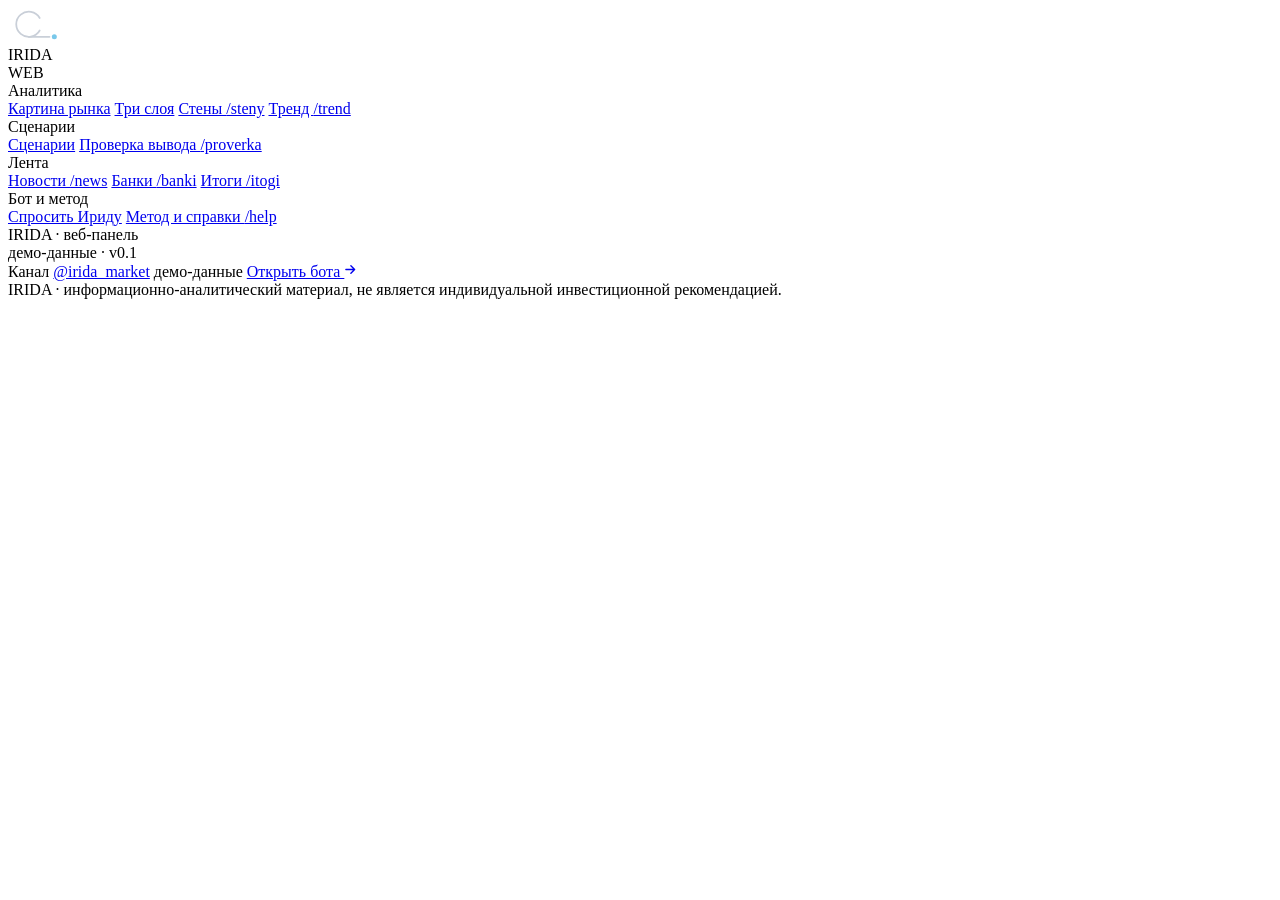
==== panel/index.html @ 643fce79 "Панель: живые данные panel/index.html" ====
<!DOCTYPE html>
<html lang="ru">
<head>
<meta charset="UTF-8">
<meta name="viewport" content="width=device-width, initial-scale=1.0">
<title>IRIDA · веб-панель</title>
<meta name="description" content="IRIDA — аналитическая веб-панель: картина рынка, три слоя, сценарии, проверка выводов. Демо-интерфейс.">
<link rel="icon" href="data:image/svg+xml,%3Csvg xmlns='http://www.w3.org/2000/svg' viewBox='0 0 16 16'%3E%3Crect width='16' height='16' rx='4' fill='%23101B35'/%3E%3Ccircle cx='8' cy='8' r='3.5' fill='%2379C8EA'/%3E%3C/svg%3E">
<link rel="preconnect" href="https://fonts.googleapis.com">
<link rel="preconnect" href="https://fonts.gstatic.com" crossorigin>
<link href="https://fonts.googleapis.com/css2?family=Manrope:wght@400;500;700;800&display=swap" rel="stylesheet">
<link rel="stylesheet" href="assets/css/style.css">
</head>
<body>

<div class="shell">

  <!-- ===== сайдбар ===== -->
  <aside class="sidebar">
    <div class="brand">
      <svg width="52" height="34" viewBox="0 0 70 46" fill="none" aria-hidden="true">
        <path d="M42.7 30.5 A17 17 0 1 1 42.7 13.5" stroke="#C9CFD8" stroke-width="2.4" stroke-linecap="round"/>
        <path d="M28 39 H56" stroke="#C9CFD8" stroke-width="2.4" stroke-linecap="round"/>
        <circle cx="62.5" cy="39" r="3.4" fill="#79C8EA"/>
      </svg>
      <div>
        <div class="brand-name">IRIDA</div>
        <div class="brand-sub">WEB</div>
      </div>
    </div>

    <nav class="nav">
      <div class="nav-group">
        <div class="nav-title"><span class="dot"></span>Аналитика</div>
        <a href="#/overview">Картина рынка</a>
        <a href="#/layers">Три слоя</a>
        <a href="#/walls">Стены <span class="cmd">/steny</span></a>
        <a href="#/trend">Тренд <span class="cmd">/trend</span></a>
      </div>

      <div class="nav-group">
        <div class="nav-title"><span class="dot"></span>Сценарии</div>
        <a href="#/scenarios">Сценарии</a>
        <a href="#/check">Проверка вывода <span class="cmd">/proverka</span></a>
      </div>

      <div class="nav-group">
        <div class="nav-title"><span class="dot"></span>Лента</div>
        <a href="#/news">Новости <span class="cmd">/news</span></a>
        <a href="#/banks">Банки <span class="cmd">/banki</span></a>
        <a href="#/itogi">Итоги <span class="cmd">/itogi</span></a>
      </div>

      <div class="nav-group">
        <div class="nav-title"><span class="dot dot-gold"></span>Бот и метод</div>
        <a href="#/ask">Спросить Ириду</a>
        <a href="#/method">Метод и справки <span class="cmd">/help</span></a>
      </div>
    </nav>

    <div class="sidebar-foot">
      IRIDA · веб-панель<br>
      <span class="tiny">демо-данные · v0.1</span>
    </div>
  </aside>

  <!-- ===== правая колонка ===== -->
  <div>
    <header class="topbar">
      <span class="crumb">Канал <a href="https://t.me/irida_market" target="_blank" rel="noopener">@irida_market</a></span>
      <span class="spacer"></span>
      <span class="demo-flag"><span class="dot"></span>демо-данные</span>
      <a class="btn btn-gold" href="https://t.me/irida_market_bot" target="_blank" rel="noopener">
        Открыть бота
        <svg width="15" height="15" viewBox="0 0 24 24" fill="none" aria-hidden="true">
          <path d="M3 12h14m0 0-6-6m6 6-6 6" stroke="currentColor" stroke-width="2.2" stroke-linecap="round" stroke-linejoin="round"/>
        </svg>
      </a>
    </header>

    <main class="main" id="view"><!-- экран рендерится из app.js --></main>

    <footer class="legal-foot" id="legalFoot">
      <span>IRIDA · информационно-аналитический материал, не является индивидуальной инвестиционной рекомендацией.</span>
    </footer>
  </div>

</div>

<script src="assets/js/data.js"></script>
<script src="assets/js/api.js"></script>
<script src="assets/js/app.js"></script>
</body>
</html>
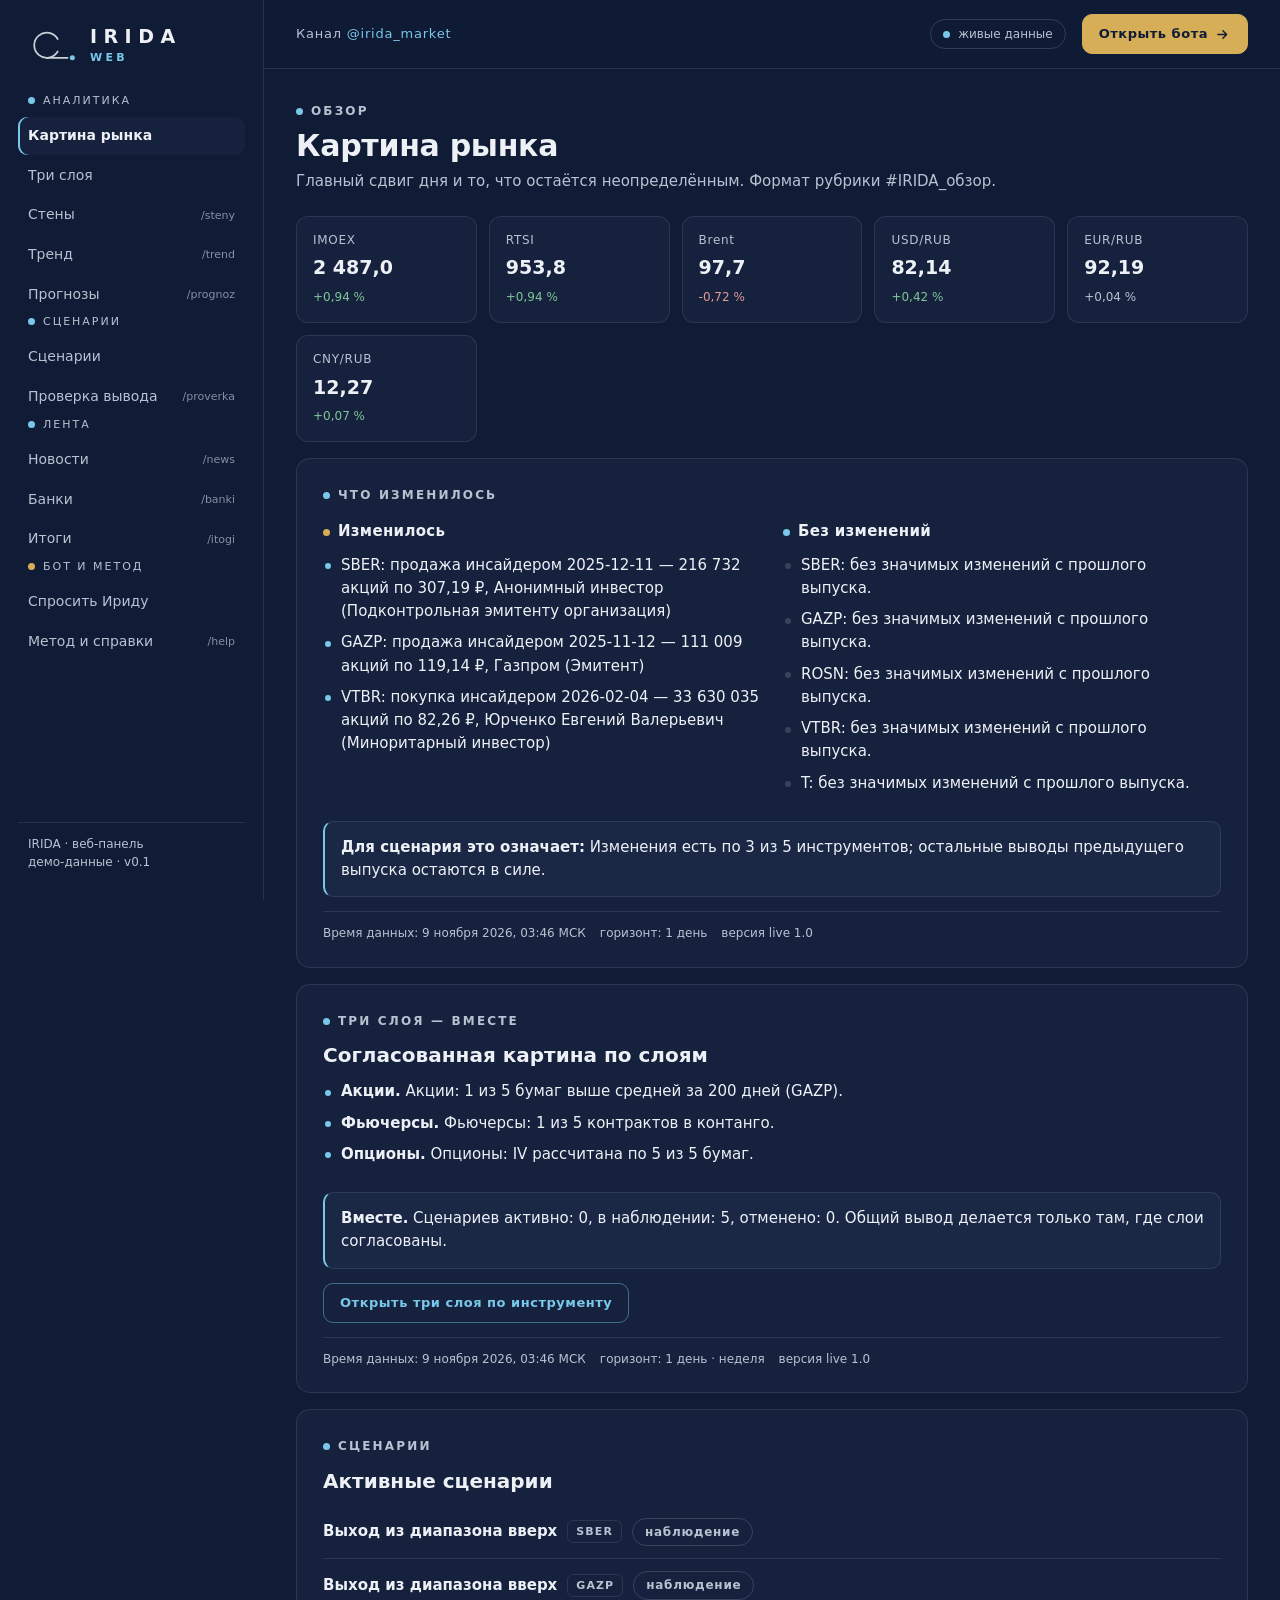
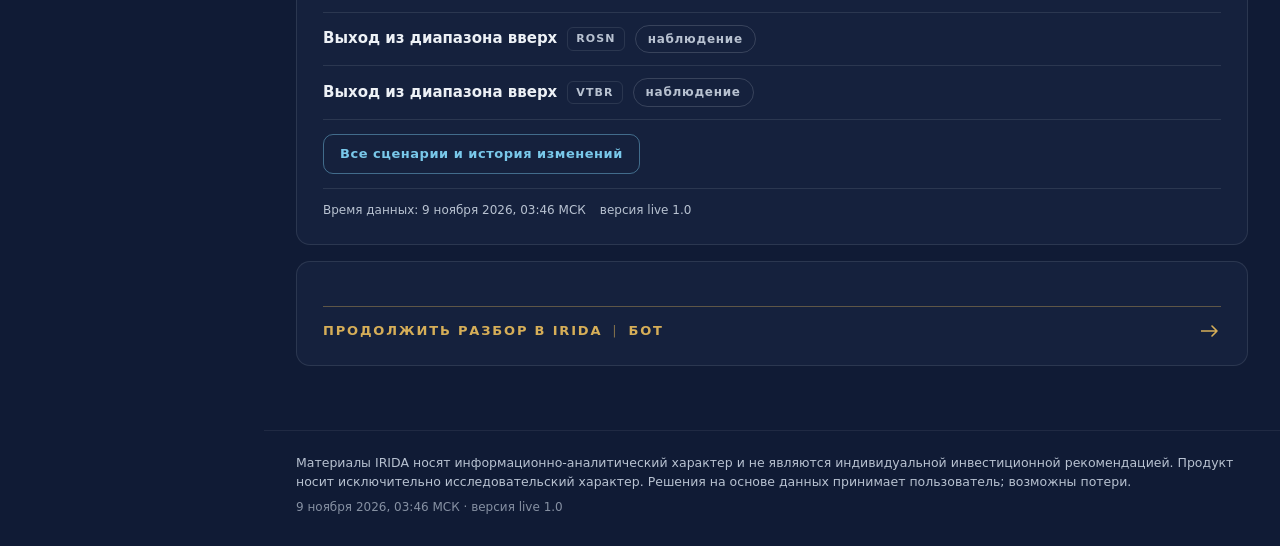
==== commit 90b8a1ce: "Панель: живые данные 2026-11-09 05:47" ====
--- a/panel/index.html
+++ b/panel/index.html
@@ -36,6 +36,7 @@
         <a href="#/layers">Три слоя</a>
         <a href="#/walls">Стены <span class="cmd">/steny</span></a>
         <a href="#/trend">Тренд <span class="cmd">/trend</span></a>
+        <a href="#/forecasts">Прогнозы <span class="cmd">/prognoz</span></a>
       </div>
 
       <div class="nav-group">
--- a/panel/assets/css/style.css
+++ b/panel/assets/css/style.css
@@ -0,0 +1,685 @@
+/* ============================================================
+   IRIDA · веб-панель · дизайн-система v1
+   Палитра и правила — из документа «как эффектно оформить визуал»
+   Правила: без теней и свечений · статусы словами · логотип небольшой
+   голубой = канал/редакция · золото = только переход к боту
+   ============================================================ */
+
+:root {
+  /* фирменные токены */
+  --bg:        #101B35;   /* основной navy-фон */
+  --surface:   #15213D;   /* карточка */
+  --surface-2: #1A2846;   /* вставки, hover */
+  --line:      rgba(237, 241, 246, .10);
+  --line-2:    rgba(237, 241, 246, .16);
+  --text:      #EDF1F6;   /* основной текст на тёмном */
+  --muted:     #B8C2D1;   /* второстепенный текст */
+  --blue:      #79C8EA;   /* акцент канала */
+  --gold:      #D6AE58;   /* акцент бота */
+  --light-bg:  #F7F9FC;   /* альтернативный светлый фон (не используется в тёмной теме) */
+
+  /* семантические токены для дельт (расширение палитры, см. README) */
+  --up:   #7FC59A;
+  --down: #E09A9A;
+
+  --radius: 14px;
+  --font: 'Manrope', system-ui, -apple-system, 'Segoe UI', Roboto, sans-serif;
+}
+
+* { box-sizing: border-box; }
+
+html, body {
+  margin: 0;
+  padding: 0;
+  background: var(--bg);
+  color: var(--text);
+  font-family: var(--font);
+  font-size: 15px;
+  line-height: 1.55;
+  -webkit-font-smoothing: antialiased;
+}
+
+a { color: var(--blue); text-decoration: none; }
+a:hover { text-decoration: underline; }
+
+::selection { background: rgba(121, 200, 234, .25); }
+
+/* ---------- каркас ---------- */
+
+.shell {
+  display: grid;
+  grid-template-columns: 264px 1fr;
+  min-height: 100vh;
+}
+
+/* ---------- сайдбар ---------- */
+
+.sidebar {
+  border-right: 1px solid var(--line);
+  padding: 22px 18px 28px;
+  display: flex;
+  flex-direction: column;
+  gap: 22px;
+  position: sticky;
+  top: 0;
+  height: 100vh;
+  overflow-y: auto;
+}
+
+.brand {
+  display: flex;
+  align-items: center;
+  gap: 12px;
+  padding: 4px 8px;
+}
+
+.brand svg { flex: 0 0 auto; }
+
+.brand-name {
+  font-size: 19px;
+  font-weight: 700;
+  letter-spacing: .34em;
+  color: var(--text);
+  line-height: 1.1;
+}
+
+.brand-sub {
+  font-size: 11px;
+  letter-spacing: .30em;
+  color: var(--blue);
+  font-weight: 700;
+  margin-top: 2px;
+}
+
+.nav-group { display: flex; flex-direction: column; gap: 2px; }
+
+.nav-title {
+  font-size: 11px;
+  letter-spacing: .18em;
+  text-transform: uppercase;
+  color: var(--muted);
+  padding: 0 10px 6px;
+  display: flex;
+  align-items: center;
+  gap: 8px;
+}
+
+.nav a {
+  display: flex;
+  align-items: center;
+  gap: 10px;
+  padding: 8px 10px;
+  border-radius: 9px;
+  color: var(--muted);
+  font-weight: 500;
+  font-size: 14px;
+}
+
+.nav a:hover { background: var(--surface); color: var(--text); text-decoration: none; }
+
+.nav a.active {
+  background: var(--surface);
+  color: var(--text);
+  font-weight: 700;
+  box-shadow: inset 2px 0 0 var(--blue); /* не тень, а индикатор-линия */
+}
+
+.nav a .cmd {
+  margin-left: auto;
+  font-size: 11px;
+  color: var(--muted);
+  opacity: .7;
+  font-weight: 400;
+}
+
+.sidebar-foot {
+  margin-top: auto;
+  padding: 12px 10px 0;
+  border-top: 1px solid var(--line);
+  font-size: 12px;
+  color: var(--muted);
+}
+
+/* ---------- шапка ---------- */
+
+.topbar {
+  position: sticky;
+  top: 0;
+  z-index: 20;
+  background: rgba(16, 27, 53, .92);
+  backdrop-filter: blur(6px);
+  border-bottom: 1px solid var(--line);
+  padding: 14px 32px;
+  display: flex;
+  align-items: center;
+  gap: 16px;
+}
+
+.topbar .crumb {
+  font-size: 13px;
+  color: var(--muted);
+  letter-spacing: .06em;
+}
+
+.topbar .spacer { flex: 1; }
+
+.demo-flag {
+  display: inline-flex;
+  align-items: center;
+  gap: 8px;
+  font-size: 12px;
+  color: var(--muted);
+  border: 1px solid var(--line-2);
+  border-radius: 999px;
+  padding: 5px 12px;
+}
+
+.btn {
+  display: inline-flex;
+  align-items: center;
+  gap: 8px;
+  border-radius: 10px;
+  padding: 9px 16px;
+  font-family: var(--font);
+  font-size: 13px;
+  font-weight: 700;
+  letter-spacing: .04em;
+  cursor: pointer;
+  border: 1px solid var(--line-2);
+  background: transparent;
+  color: var(--text);
+}
+
+.btn:hover { text-decoration: none; background: var(--surface); }
+
+.btn-gold {
+  background: var(--gold);
+  border-color: var(--gold);
+  color: #101B35;
+}
+
+.btn-gold:hover { background: #E2BC6B; border-color: #E2BC6B; }
+
+.btn-ghost-blue { border-color: rgba(121, 200, 234, .45); color: var(--blue); }
+.btn-ghost-blue:hover { background: rgba(121, 200, 234, .08); }
+
+/* ---------- контент ---------- */
+
+.main { padding: 30px 32px 64px; max-width: 1120px; }
+
+.page-head { margin-bottom: 22px; }
+
+.page-head h1 {
+  margin: 6px 0 6px;
+  font-size: 30px;
+  line-height: 1.2;
+  font-weight: 800;
+  letter-spacing: -.01em;
+}
+
+.page-head .lead { color: var(--muted); max-width: 720px; margin: 0; }
+
+/* рубрика с голубой точкой — редакционный знак (фишка №3) */
+.rubric {
+  display: inline-flex;
+  align-items: center;
+  gap: 8px;
+  font-size: 12px;
+  font-weight: 700;
+  letter-spacing: .18em;
+  text-transform: uppercase;
+  color: var(--muted);
+}
+
+.dot {
+  width: 7px; height: 7px;
+  border-radius: 50%;
+  background: var(--blue);
+  flex: 0 0 auto;
+}
+
+.dot-gold { background: var(--gold); }
+
+/* ---------- карточки ---------- */
+
+.card {
+  background: var(--surface);
+  border: 1px solid var(--line);
+  border-radius: var(--radius);
+  padding: 24px 26px;
+}
+
+.card + .card { margin-top: 16px; }
+
+.card h2 {
+  margin: 10px 0 12px;
+  font-size: 20px;
+  font-weight: 800;
+  line-height: 1.3;
+}
+
+.card h3 {
+  margin: 0 0 10px;
+  font-size: 15px;
+  font-weight: 800;
+  letter-spacing: .02em;
+}
+
+.card p { margin: 0 0 10px; }
+.card p:last-child { margin-bottom: 0; }
+
+.card-accent-blue  { border-left: 2px solid var(--blue); }
+.card-accent-gold  { border-left: 2px solid var(--gold); }
+
+.grid-2 { display: grid; grid-template-columns: 1fr 1fr; gap: 16px; }
+.grid-3 { display: grid; grid-template-columns: repeat(3, 1fr); gap: 16px; }
+.stack  { display: flex; flex-direction: column; gap: 16px; }
+
+.muted { color: var(--muted); }
+.small { font-size: 13px; }
+.tiny  { font-size: 12px; }
+
+/* служебная строка: время данных · горизонт · версия */
+.meta {
+  margin-top: 14px;
+  padding-top: 12px;
+  border-top: 1px solid var(--line);
+  font-size: 12px;
+  color: var(--muted);
+  display: flex;
+  flex-wrap: wrap;
+  gap: 6px 14px;
+}
+
+/* ---------- списки «что изменилось» ---------- */
+
+.changed-grid { display: grid; grid-template-columns: 1fr 1fr; gap: 22px; }
+
+.changed-grid h3 { display: flex; align-items: center; gap: 8px; }
+
+ul.plain { margin: 0; padding: 0; list-style: none; }
+ul.plain li {
+  position: relative;
+  padding: 0 0 8px 18px;
+  color: var(--text);
+}
+ul.plain li::before {
+  content: '';
+  position: absolute;
+  left: 2px; top: .62em;
+  width: 6px; height: 6px;
+  border-radius: 50%;
+  background: var(--line-2);
+}
+ul.plain li.mark-blue::before  { background: var(--blue); }
+ul.plain li.mark-gold::before  { background: var(--gold); }
+
+.meaning {
+  margin-top: 18px;
+  padding: 14px 16px;
+  border: 1px solid var(--line);
+  border-left: 2px solid var(--blue);
+  border-radius: 10px;
+  background: var(--surface-2);
+}
+
+/* ---------- плитки рынков ---------- */
+
+.tiles { display: grid; grid-template-columns: repeat(5, 1fr); gap: 12px; }
+
+.tile {
+  background: var(--surface);
+  border: 1px solid var(--line);
+  border-radius: 12px;
+  padding: 14px 16px;
+}
+
+.tile .name { font-size: 12px; color: var(--muted); letter-spacing: .06em; }
+.tile .val  { font-size: 19px; font-weight: 800; margin: 4px 0 2px; }
+.tile .delta { font-size: 12px; font-weight: 700; }
+
+.up   { color: var(--up); }
+.down { color: var(--down); }
+.flat { color: var(--muted); }
+
+/* ---------- статусы: всегда словами ---------- */
+
+.pill {
+  display: inline-flex;
+  align-items: center;
+  gap: 7px;
+  border: 1px solid var(--line-2);
+  border-radius: 999px;
+  padding: 4px 12px;
+  font-size: 12px;
+  font-weight: 700;
+  letter-spacing: .06em;
+  color: var(--muted);
+  white-space: nowrap;
+}
+
+.pill.st-active      { color: var(--blue);  border-color: rgba(121,200,234,.5); }
+.pill.st-nabludenie  { color: var(--muted); }
+.pill.st-podtverzden { color: var(--up);    border-color: rgba(127,197,154,.5); }
+.pill.st-otmenen     { color: var(--muted); border-color: var(--line); opacity: .75; }
+
+.tag {
+  display: inline-block;
+  font-size: 11px;
+  font-weight: 700;
+  letter-spacing: .1em;
+  color: var(--muted);
+  border: 1px solid var(--line);
+  border-radius: 6px;
+  padding: 2px 8px;
+}
+
+/* ---------- слои ---------- */
+
+.tabs { display: flex; gap: 8px; flex-wrap: wrap; margin-bottom: 16px; }
+
+.tab {
+  border: 1px solid var(--line-2);
+  background: transparent;
+  color: var(--muted);
+  font-family: var(--font);
+  font-size: 13px;
+  font-weight: 700;
+  letter-spacing: .08em;
+  border-radius: 999px;
+  padding: 7px 16px;
+  cursor: pointer;
+}
+
+.tab:hover { color: var(--text); }
+
+.tab.active {
+  color: var(--text);
+  border-color: var(--blue);
+  background: rgba(121, 200, 234, .10);
+}
+
+.layer-head {
+  display: flex;
+  align-items: baseline;
+  justify-content: space-between;
+  gap: 12px;
+  margin-bottom: 6px;
+}
+
+.layer-head .price { font-size: 15px; font-weight: 700; }
+
+/* ---------- паспорт сценария / таблицы ---------- */
+
+.passport { display: grid; grid-template-columns: 190px 1fr; gap: 0; }
+
+.passport > div {
+  padding: 11px 4px;
+  border-bottom: 1px solid var(--line);
+  font-size: 14px;
+}
+
+.passport > div:nth-last-child(-n+2) { border-bottom: none; }
+
+.passport .k { color: var(--muted); font-size: 13px; }
+
+table.tbl { width: 100%; border-collapse: collapse; font-size: 14px; }
+
+table.tbl th {
+  text-align: left;
+  font-size: 11px;
+  letter-spacing: .12em;
+  text-transform: uppercase;
+  color: var(--muted);
+  font-weight: 700;
+  padding: 0 10px 10px 4px;
+  border-bottom: 1px solid var(--line-2);
+}
+
+table.tbl td {
+  padding: 11px 10px 11px 4px;
+  border-bottom: 1px solid var(--line);
+  vertical-align: top;
+}
+
+table.tbl tr:last-child td { border-bottom: none; }
+
+.num { font-variant-numeric: tabular-nums; white-space: nowrap; }
+
+/* полоса позиции между уровнями */
+.rangebar {
+  position: relative;
+  height: 6px;
+  border-radius: 3px;
+  background: var(--surface-2);
+  min-width: 120px;
+}
+
+.rangebar .mark {
+  position: absolute;
+  top: -3px;
+  width: 3px; height: 12px;
+  border-radius: 2px;
+  background: var(--blue);
+}
+
+/* ---------- лента новостей ---------- */
+
+.news-item { padding: 16px 0; border-bottom: 1px solid var(--line); }
+.news-item:first-of-type { padding-top: 4px; }
+.news-item:last-of-type  { border-bottom: none; padding-bottom: 4px; }
+
+.news-item .head { display: flex; align-items: center; gap: 10px; margin-bottom: 6px; }
+.news-item .time { font-size: 12px; color: var(--muted); font-variant-numeric: tabular-nums; }
+.news-item h3 { margin: 0 0 6px; font-size: 16px; font-weight: 800; }
+.news-item .why { color: var(--muted); font-size: 13px; }
+.news-item .why b { color: var(--text); font-weight: 700; }
+
+/* ---------- нижняя полоска перехода к боту (фишка №4) ---------- */
+
+.botbar {
+  display: flex;
+  align-items: center;
+  gap: 10px;
+  margin-top: 20px;
+  padding-top: 14px;
+  border-top: 1px solid rgba(214, 174, 88, .38);
+  color: var(--gold);
+  font-size: 13px;
+  font-weight: 800;
+  letter-spacing: .14em;
+  text-transform: uppercase;
+}
+
+.botbar:hover { color: #E2BC6B; text-decoration: none; }
+.botbar .sep { opacity: .55; font-weight: 400; }
+.botbar svg { margin-left: auto; }
+
+/* ---------- чат с ботом ---------- */
+
+.chat {
+  display: flex;
+  flex-direction: column;
+  gap: 14px;
+  min-height: 340px;
+  max-height: 520px;
+  overflow-y: auto;
+  padding: 4px 2px;
+}
+
+.msg { display: flex; gap: 10px; max-width: 82%; }
+
+.msg .ava {
+  flex: 0 0 30px;
+  width: 30px; height: 30px;
+  border-radius: 50%;
+  display: flex;
+  align-items: center;
+  justify-content: center;
+  border: 1px solid var(--line-2);
+  background: var(--surface-2);
+}
+
+.msg.bot .ava { border-color: rgba(214, 174, 88, .55); }
+
+.msg .bubble {
+  border: 1px solid var(--line);
+  background: var(--surface-2);
+  border-radius: 12px;
+  padding: 10px 14px;
+  font-size: 14px;
+  white-space: pre-line;
+}
+
+.msg.user { margin-left: auto; flex-direction: row-reverse; }
+.msg.user .bubble { background: var(--surface); border-color: var(--line-2); }
+
+.msg .role {
+  display: block;
+  font-size: 11px;
+  letter-spacing: .12em;
+  text-transform: uppercase;
+  color: var(--gold);
+  margin-bottom: 4px;
+  font-weight: 700;
+}
+
+.chat-input {
+  display: flex;
+  gap: 10px;
+  margin-top: 16px;
+}
+
+.chat-input input {
+  flex: 1;
+  background: var(--surface-2);
+  border: 1px solid var(--line-2);
+  border-radius: 10px;
+  color: var(--text);
+  font-family: var(--font);
+  font-size: 14px;
+  padding: 11px 14px;
+  outline: none;
+}
+
+.chat-input input:focus { border-color: var(--blue); }
+
+.chips { display: flex; flex-wrap: wrap; gap: 8px; margin-top: 12px; }
+
+.chip {
+  border: 1px solid var(--line-2);
+  border-radius: 999px;
+  background: transparent;
+  color: var(--muted);
+  font-family: var(--font);
+  font-size: 12px;
+  font-weight: 700;
+  padding: 5px 12px;
+  cursor: pointer;
+}
+
+.chip:hover { color: var(--text); border-color: var(--blue); }
+
+/* ---------- проверка вывода ---------- */
+
+.check-id-input { display: flex; gap: 10px; margin: 14px 0 4px; }
+
+.check-id-input input {
+  width: 220px;
+  background: var(--surface-2);
+  border: 1px solid var(--line-2);
+  border-radius: 10px;
+  color: var(--text);
+  font-family: var(--font);
+  font-size: 14px;
+  letter-spacing: .06em;
+  padding: 10px 14px;
+  outline: none;
+  text-transform: uppercase;
+}
+
+.check-id-input input:focus { border-color: var(--blue); }
+
+/* ---------- прочее ---------- */
+
+.divider { height: 1px; background: var(--line); margin: 18px 0; border: none; }
+
+.kbd {
+  font-family: ui-monospace, 'SF Mono', Menlo, monospace;
+  font-size: 12px;
+  background: var(--surface-2);
+  border: 1px solid var(--line-2);
+  border-radius: 6px;
+  padding: 1px 7px;
+  color: var(--text);
+}
+
+.history-item { padding: 12px 0; border-bottom: 1px solid var(--line); }
+.history-item:last-child { border-bottom: none; }
+.history-item .h-date { font-size: 12px; color: var(--muted); margin-bottom: 3px; }
+
+/* ---------- адаптив ---------- */
+
+@media (max-width: 1080px) {
+  .tiles { grid-template-columns: repeat(3, 1fr); }
+  .grid-3 { grid-template-columns: 1fr 1fr; }
+}
+
+@media (max-width: 900px) {
+  /* В мини-приложении MAX и на телефоне окно узкое: сайдбар превращаем
+     в одну горизонтальную ленту ссылок, а не в четыре колонки групп. */
+  .shell { grid-template-columns: 1fr; }
+  .sidebar {
+    position: sticky;
+    top: 0;
+    z-index: 30;
+    height: auto;
+    border-right: none;
+    border-bottom: 1px solid var(--line);
+    flex-direction: row;
+    align-items: center;
+    overflow-x: auto;
+    gap: 10px;
+    padding: 10px 12px;
+    background: var(--bg);
+  }
+  .nav { display: flex; flex-direction: row; gap: 6px; overflow-x: auto; }
+  .nav-group { display: contents; }
+  .nav-title { display: none; }
+  .nav a {
+    flex: 0 0 auto;
+    padding: 8px 12px;
+    border-radius: 10px;
+    background: var(--surface);
+    font-size: 13px;
+    white-space: nowrap;
+  }
+  .nav a.active { background: var(--surface-2); }
+  .nav a .cmd { display: none; }
+  .sidebar-foot { display: none; }
+  .brand { display: none; }
+  .main { padding: 18px 14px 44px; }
+  .topbar { padding: 12px 16px; }
+  .changed-grid, .grid-2, .grid-3 { grid-template-columns: 1fr; }
+  .tiles { grid-template-columns: 1fr 1fr; }
+  .passport { grid-template-columns: 1fr; }
+  .passport .k { padding-bottom: 0; }
+  .msg { max-width: 95%; }
+}
+
+/* юридический подвал: один и тот же текст на всех экранах */
+.legal-foot {
+  display: flex;
+  flex-direction: column;
+  gap: 6px;
+  padding: 22px 32px 30px;
+  color: var(--muted);
+  font-size: 12.5px;
+  line-height: 1.55;
+  border-top: 1px solid rgba(237, 241, 246, 0.07);
+}
+.legal-foot .tiny { opacity: 0.7; }
+.news-item a.tiny { color: var(--blue); text-decoration: none; display: inline-block; margin-top: 6px; }
+@media (max-width: 900px) {
+  .legal-foot { padding: 18px 18px 26px; }
+}
